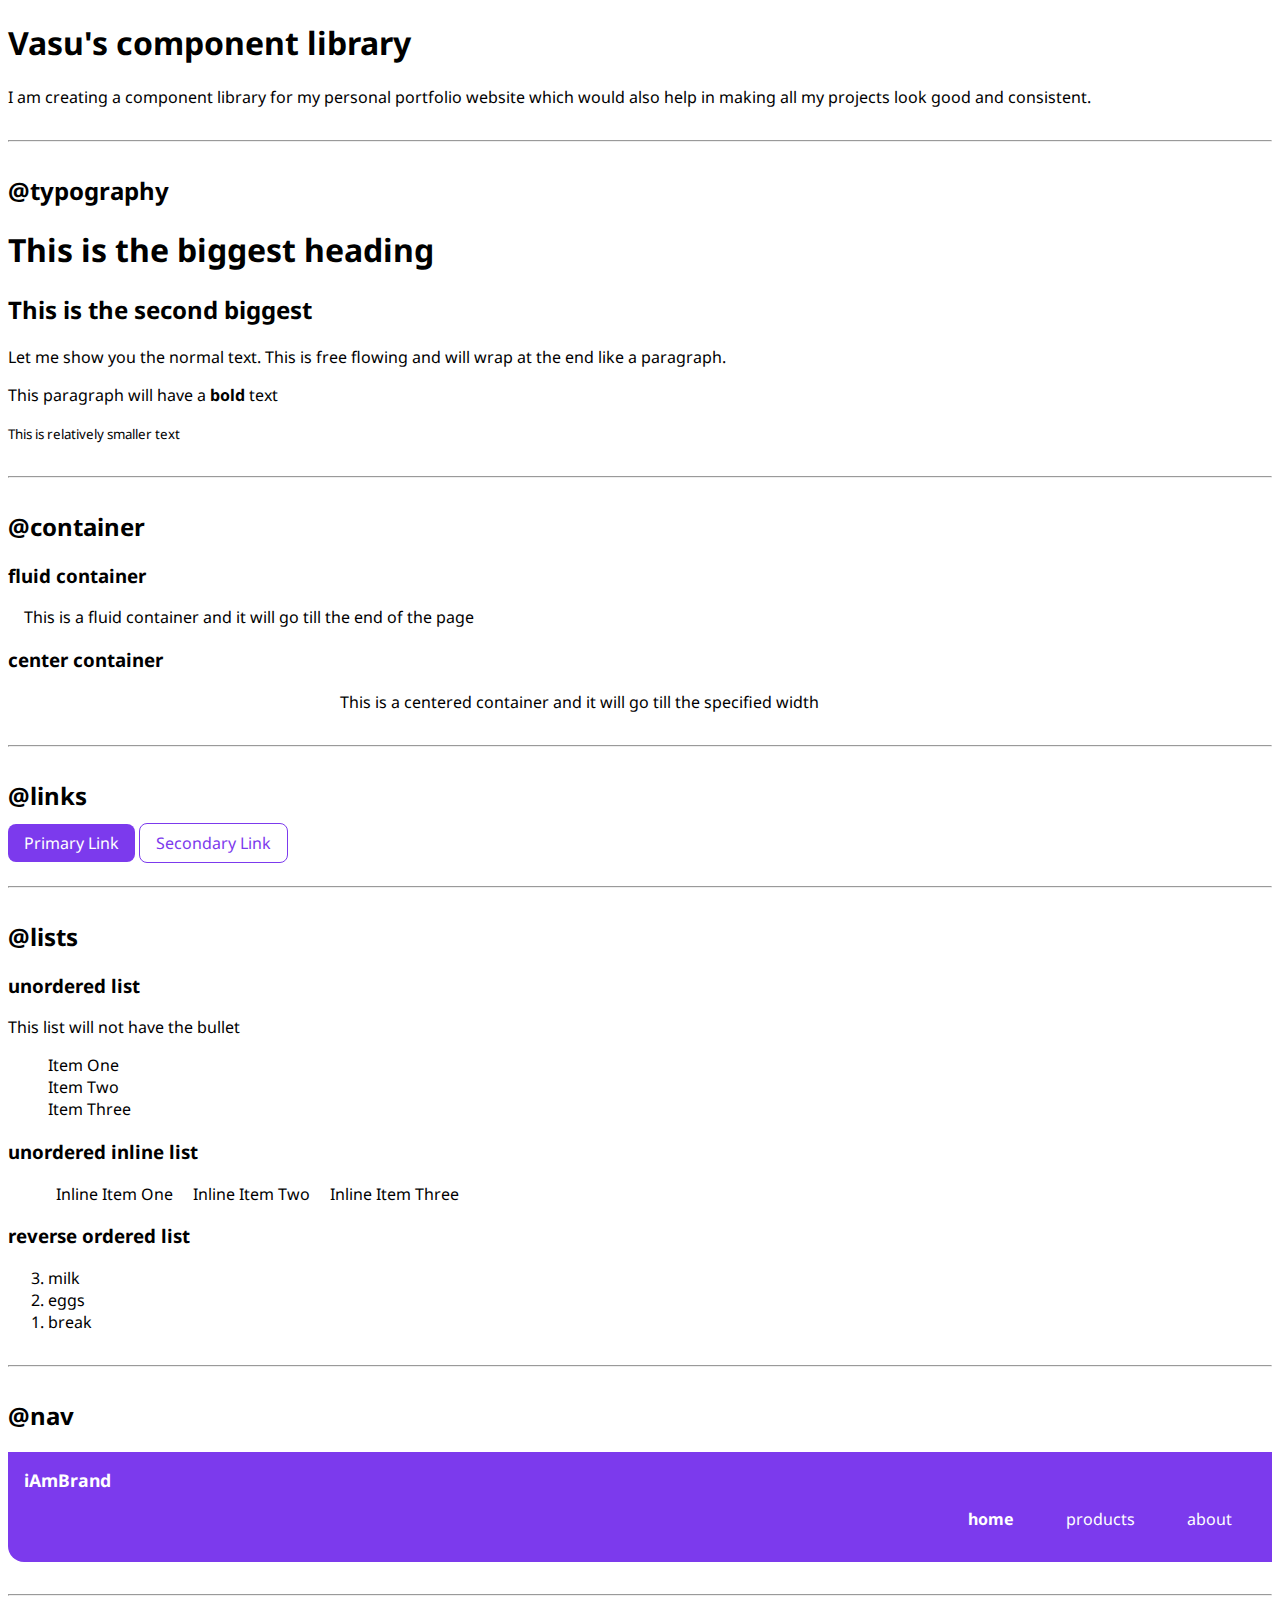
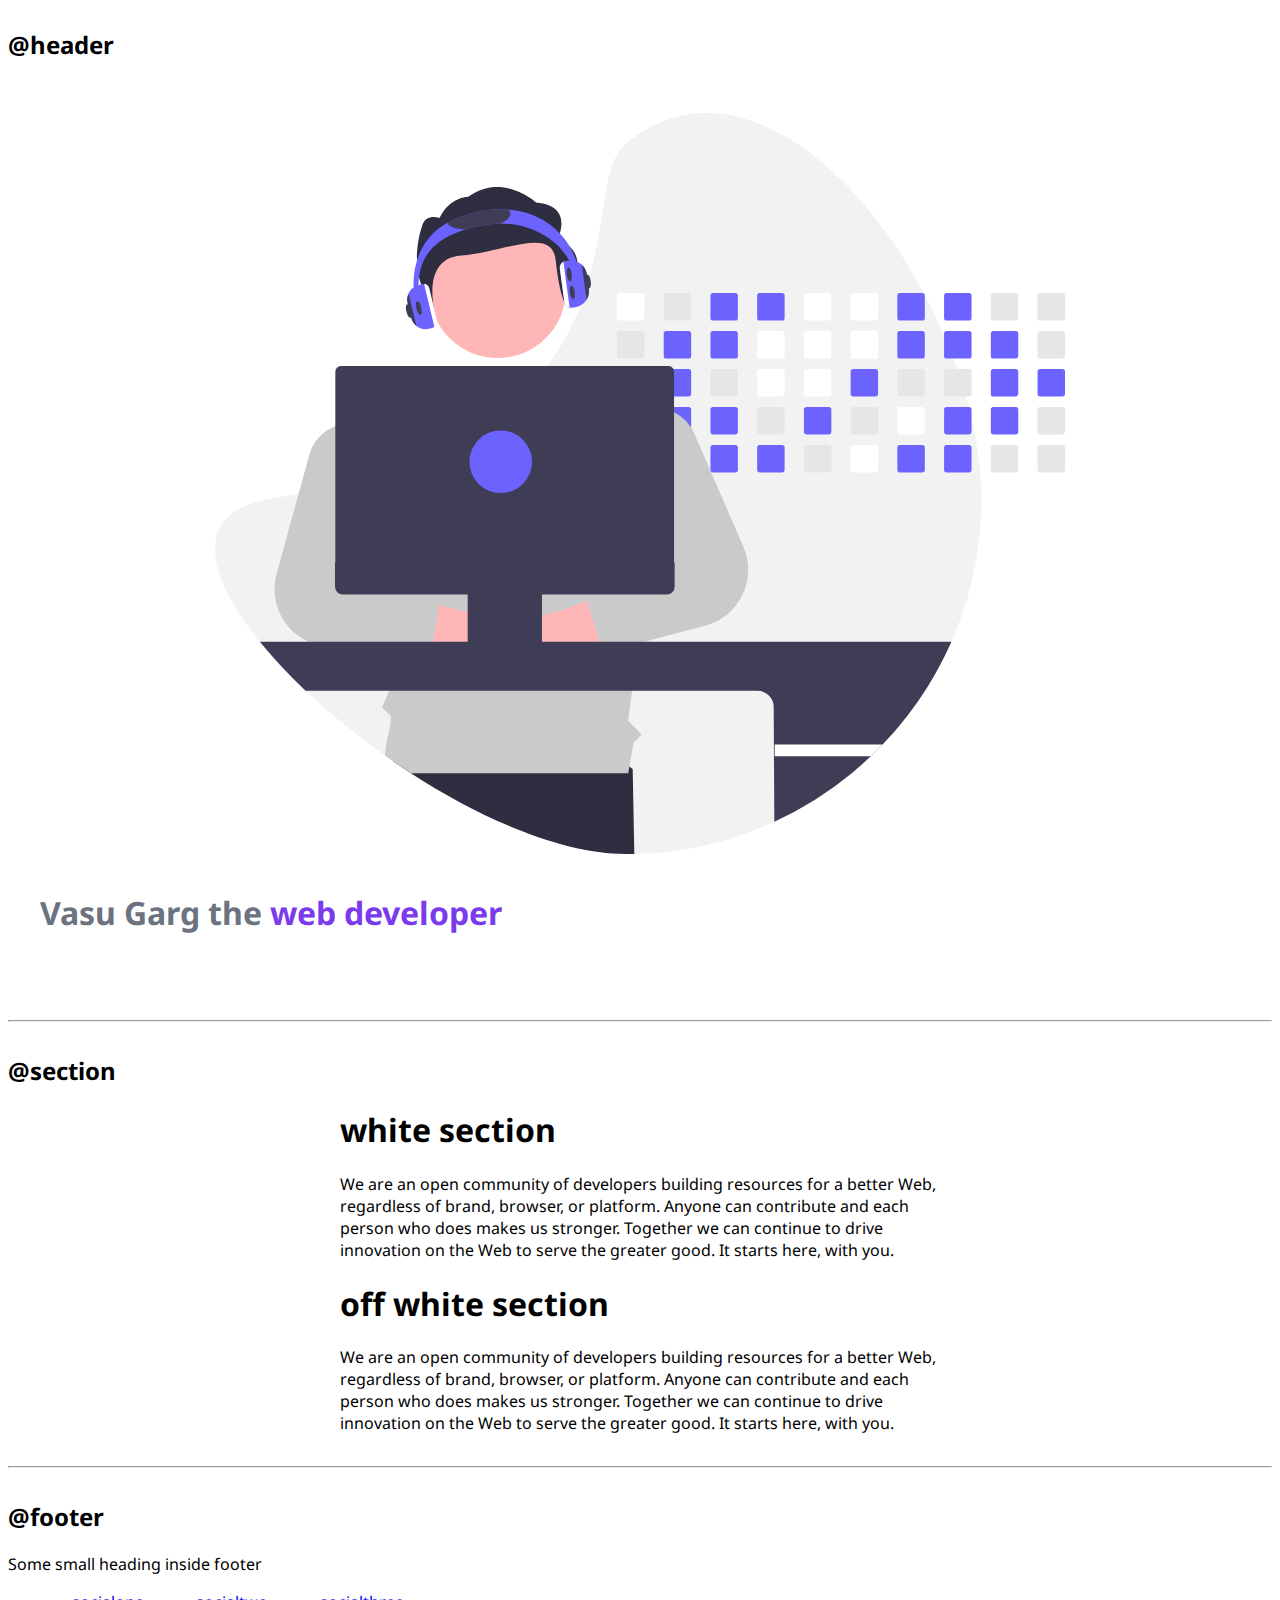
==== index.html @ 676602f6 "header aka hero" ====
<!DOCTYPE html>
<html lang="en">

<head>
    <meta charset="UTF-8">
    <meta name="viewport" content="width=device-width, initial-scale=1.0">
    <title>Component Library</title>

    <link href="/styles.css" rel="stylesheet" />
</head>

<body>
    <h1>Vasu's component library</h1>
    <p>I am creating a component library for my personal portfolio website which would also help in making all my projects look good and consistent.
    </p>

    <hr>


    <h2>@typography</h2>

    <h1>This is the biggest heading</h1>
    <h2>This is the second biggest</h2>
    <p> Let me show you the normal text. This is free flowing and will wrap at the end like a paragraph. </p>
    <p>This paragraph will have a <strong>bold</strong> text</p>
    <small>This is relatively smaller text</small>

    <hr>

    <h2>@container</h2>

    <h3>fluid container</h3>
    <div class="container">This is a fluid container and it will go till the end of the page</div>

    <h3>center container</h3>
    <div class="container container-center">This is a centered container and it will go till the specified width</div>

    <hr>

    <h2>@links</h2>

    <a class="link link-primary" href="/">Primary Link</a>
    <a class="link link-secondary" href="/">Secondary Link</a>

    <hr>

    <h2>@lists</h2>

    <h3>unordered list</h3>
    <p> This list will not have the bullet</p>

    <ul class="list-non-bullet">
        <li>Item One</li>
        <li>Item Two</li>
        <li>Item Three</li>

    </ul>

    <h3> unordered inline list</h3>

    <ul class="list-non-bullet">
        <li class="list-item-inline">Inline Item One</li>
        <li class="list-item-inline">Inline Item Two</li>
        <li class="list-item-inline">Inline Item Three</li>
    </ul>

    <h3> reverse ordered list</h3>

    <ol reversed>
        <li>milk</li>
        <li>eggs</li>
        <li>break</li>
    </ol>

    <hr />

    <h2>@nav</h2>

    <nav class="navigation container">
        <div class="nav-brand">iAmBrand</div>
        <ul class="list-non-bullet nav-pills">
            <li class="list-item-inline">
                <a class="link link-active" href="/">home</a>
            </li>
            <li class="list-item-inline">
                <a class="link" href="/">products</a>
            </li>
            <li class="list-item-inline">
                <a class="link" href="/">about</a>
            </li>
        </ul>
    </nav>

    <hr>

    <h2>@header</h2>

    <header class="hero">
        <img class="hero-img" src="/images/hero.svg" />
        <h1 class="hero-heading">Vasu Garg the <span class="heading-inverted"> web developer</span></h1>
    </header>

    <hr>
    <h2>@section</h2>
    <section class="section">
        <div class="container container-center">
            <h1>white section</h1>
            <p>We are an open community of developers building resources for a better Web, regardless of brand, browser,
                or platform. Anyone can contribute and each person who does makes us stronger. Together we can continue
                to drive innovation on the Web to serve the greater good. It starts here, with you.</p>
        </div>

    </section>

    <section class="section ow">
        <div class="container container-center">
            <h1>off white section</h1>
            <p>We are an open community of developers building resources for a better Web, regardless of brand, browser,
                or platform. Anyone can contribute and each person who does makes us stronger. Together we can continue
                to drive innovation on the Web to serve the greater good. It starts here, with you.</p>
        </div>

    </section>

    <hr>

    <h2>@footer</h2>

    <footer class="footer">
        <div class="footer-header">Some small heading inside footer</div>
        <ul class="social-links list-non-bullet">
            <li class="list-item-inline">
                <a class="link" href="/">
                    socialone
                </a>
            </li>
            <li class="list-item-inline">
                <a class="link" href="/">
                    socialtwo
                </a>
            </li>
            <li class="list-item-inline">
                <a class="link" href="/">
                    socialthree
                </a>
            </li>
            
        </ul>
    </footer>

    </div>
</body>

</html>
---- styles.css ----
@import url('https://fonts.googleapis.com/css2?family=Noto+Sans:wght@400;700&display=swap');


:root {
    --primary-color: #7c3aed;
    --dark-gray: #6b7280;


}
body {
    font-family: 
    'Noto Sans', 
    sans-serif;
}

hr  {
    margin: 2rem 0rem;
}

/** container **/
.container {
    padding-left: 1rem;
    padding-right: 1rem;
    /* padding: 0rem 1 rem */ /* (top right bottom left) -> (0 1 0 1) */
    /* hence this is same as above */
}

.container-center {
    max-width: 600px;
    margin: auto;
}    

/** links **/
.link {
    box-sizing: border-box;
    text-decoration: none;
    padding: 0.5rem 1rem;
}

.link-primary {
    background-color: var(--primary-color);
    border-radius: 0.5rem;
    color: white;

    /* 
    display: block;
    max-width: 140px;
    margin: 1rem 1rem 1rem 0rem; */
}

.link-secondary {
    color: var(--primary-color);
    border-radius: 0.5rem;
    border: 1px solid var(--primary-color);

    /* 
    display: block;
    max-width: 140px;
    margin: 1rem 1rem 1rem 0rem; */
}


/** lists **/

.list-non-bullet {
    list-style: none;
    /* 
    padding-inline-start: 0px; */
}

.list-item-inline {
    display: inline;
    padding: 0rem 0.5rem;
}


/** navigation **/

.navigation {
    background-color: var(--primary-color);
    color: white;
    padding: 1rem;
    border-bottom-left-radius: 1rem;
}

.navigation .nav-brand {
    font-weight: bold;
    font-size: 1.1rem;
}

.navigation .nav-pills {
    text-align: right;
}

.navigation .link {
    color: white;
}

.navigation .link-active {
    font-weight: bold;
}


/** header **/

.hero {
    padding: 2rem;

    /* padding-top: 5rem; */

}

.hero .hero-img {
    max-width: 80%;

    /* width: 350px; */
    display: block;
    margin: auto;
}

.hero .hero-heading {
    /* text-align: center; */

    padding-top: 1rem;
    color: var(--dark-gray);
}

.hero .hero-heading .heading-inverted {
    color: var(--primary-color);
}
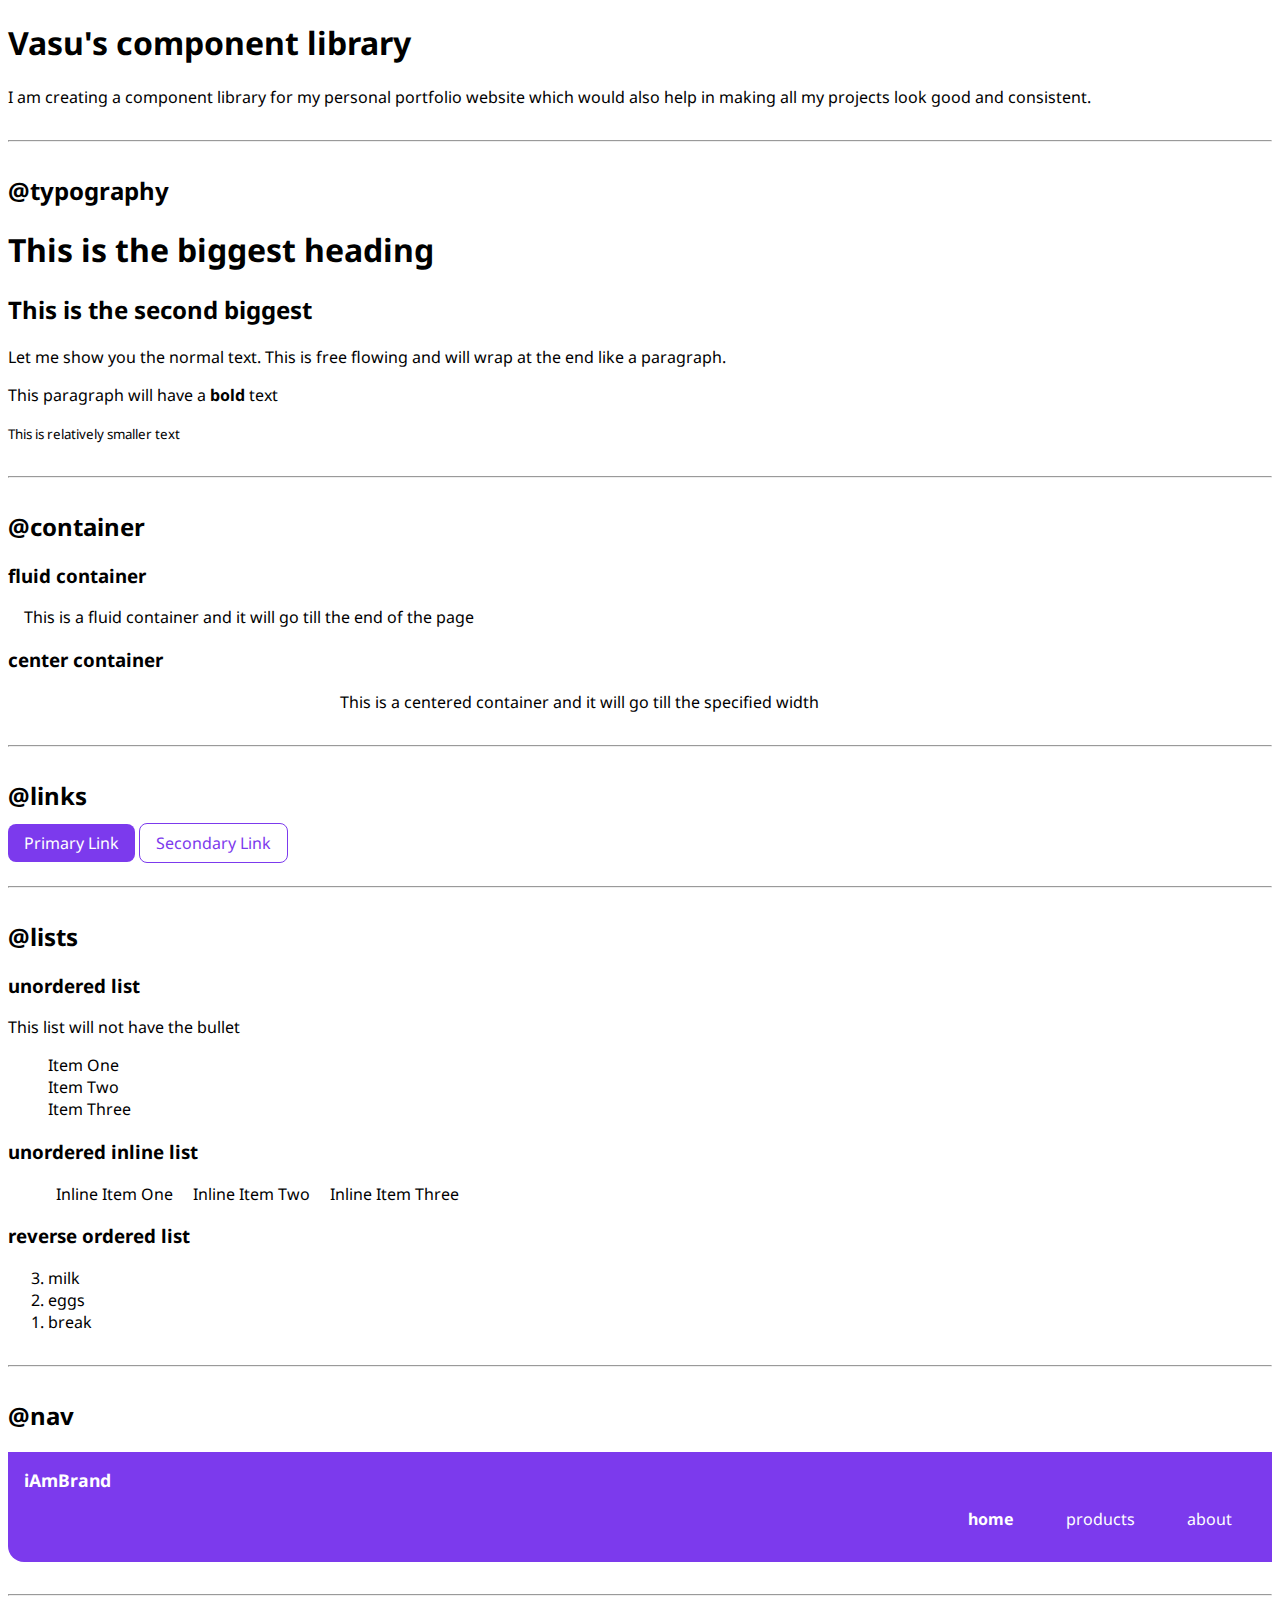
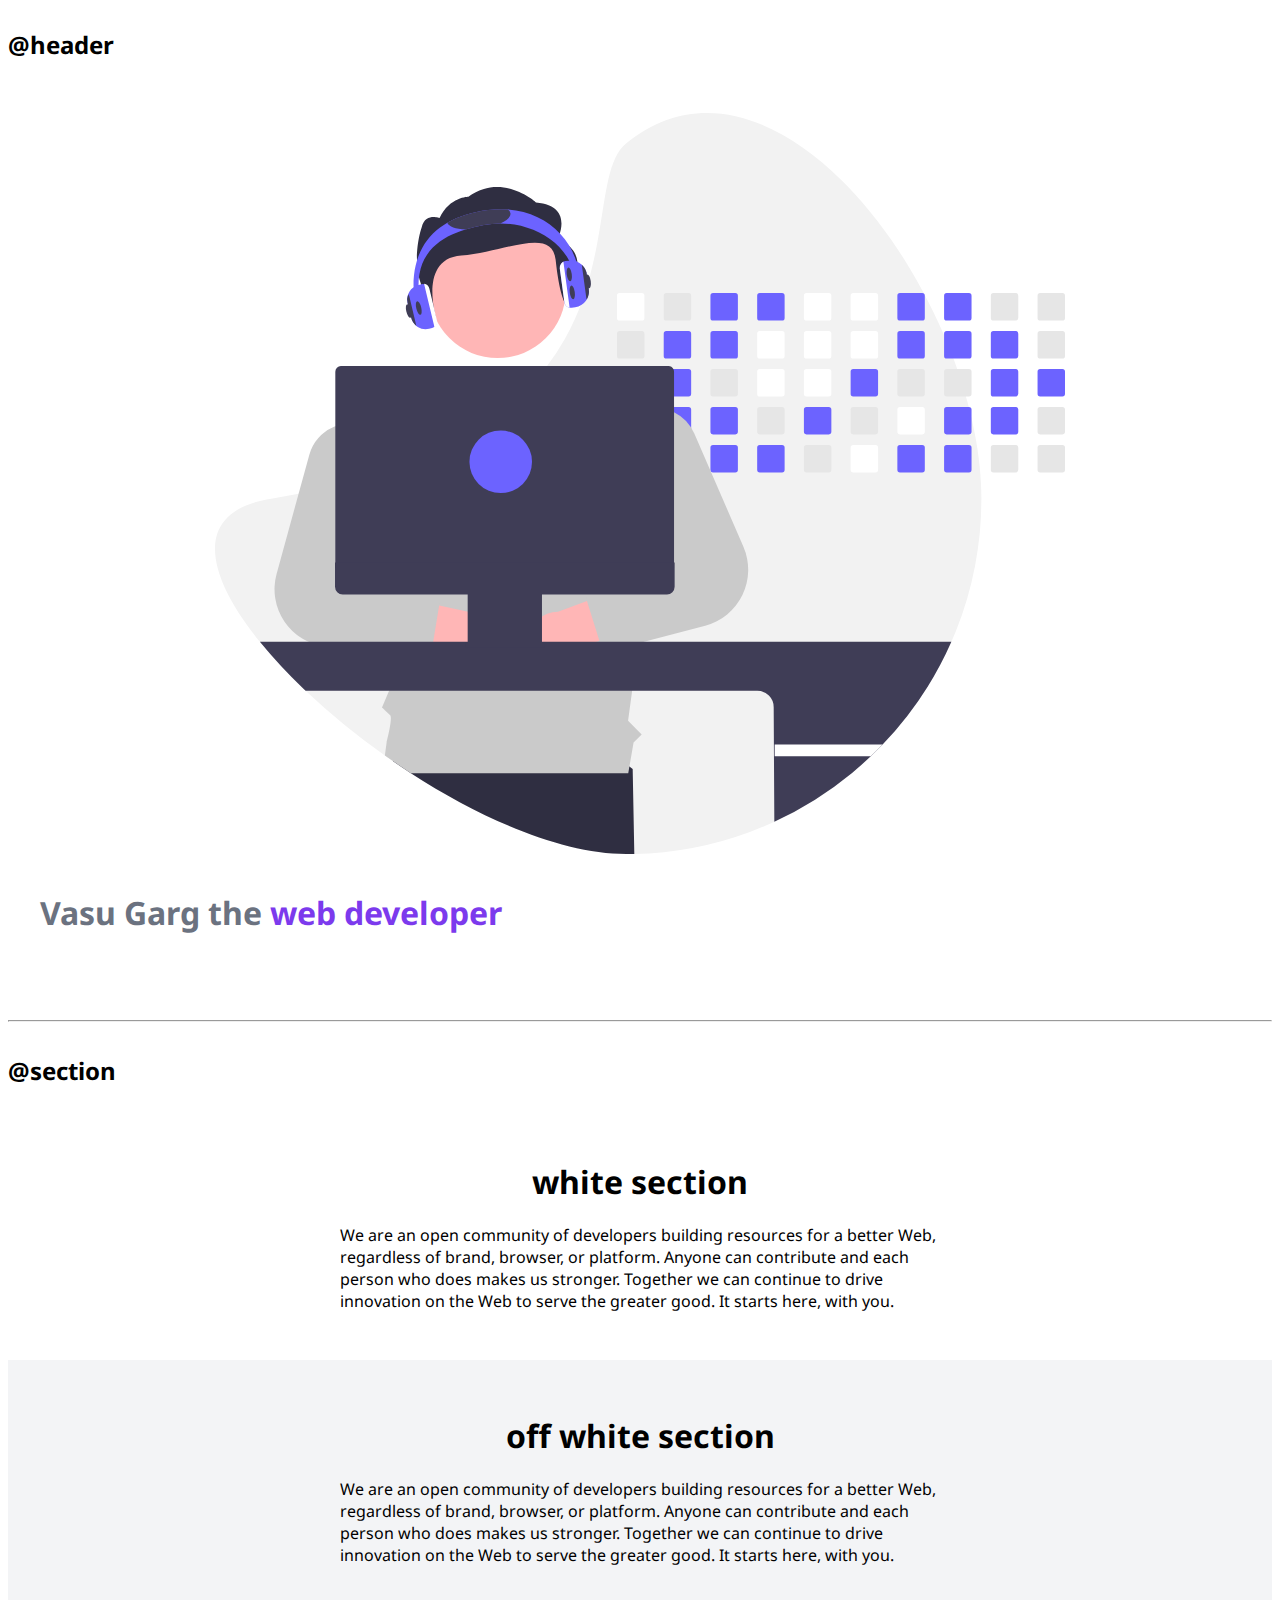
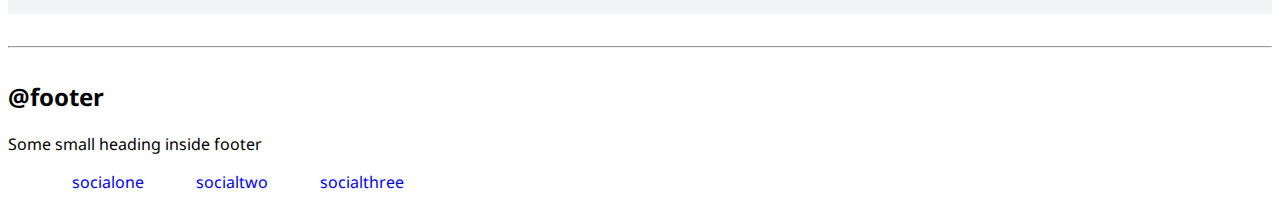
==== commit 292f49b0: "sections" ====
--- a/index.html
+++ b/index.html
@@ -101,6 +101,7 @@
     </header>
 
     <hr>
+    
     <h2>@section</h2>
     <section class="section">
         <div class="container container-center">
--- a/styles.css
+++ b/styles.css
@@ -4,9 +4,10 @@
 :root {
     --primary-color: #7c3aed;
     --dark-gray: #6b7280;
+    --off-white: #f3f4f6;
+}
 
 
-}
 body {
     font-family: 
     'Noto Sans', 
@@ -127,4 +128,20 @@
 
 .hero .hero-heading .heading-inverted {
     color: var(--primary-color);
+}
+
+
+/** sections **/
+
+.section {
+    padding: 2rem;
+}
+
+.section h1 {
+    text-align: center;
+
+}
+
+.ow {
+    background-color: var(--off-white);
 }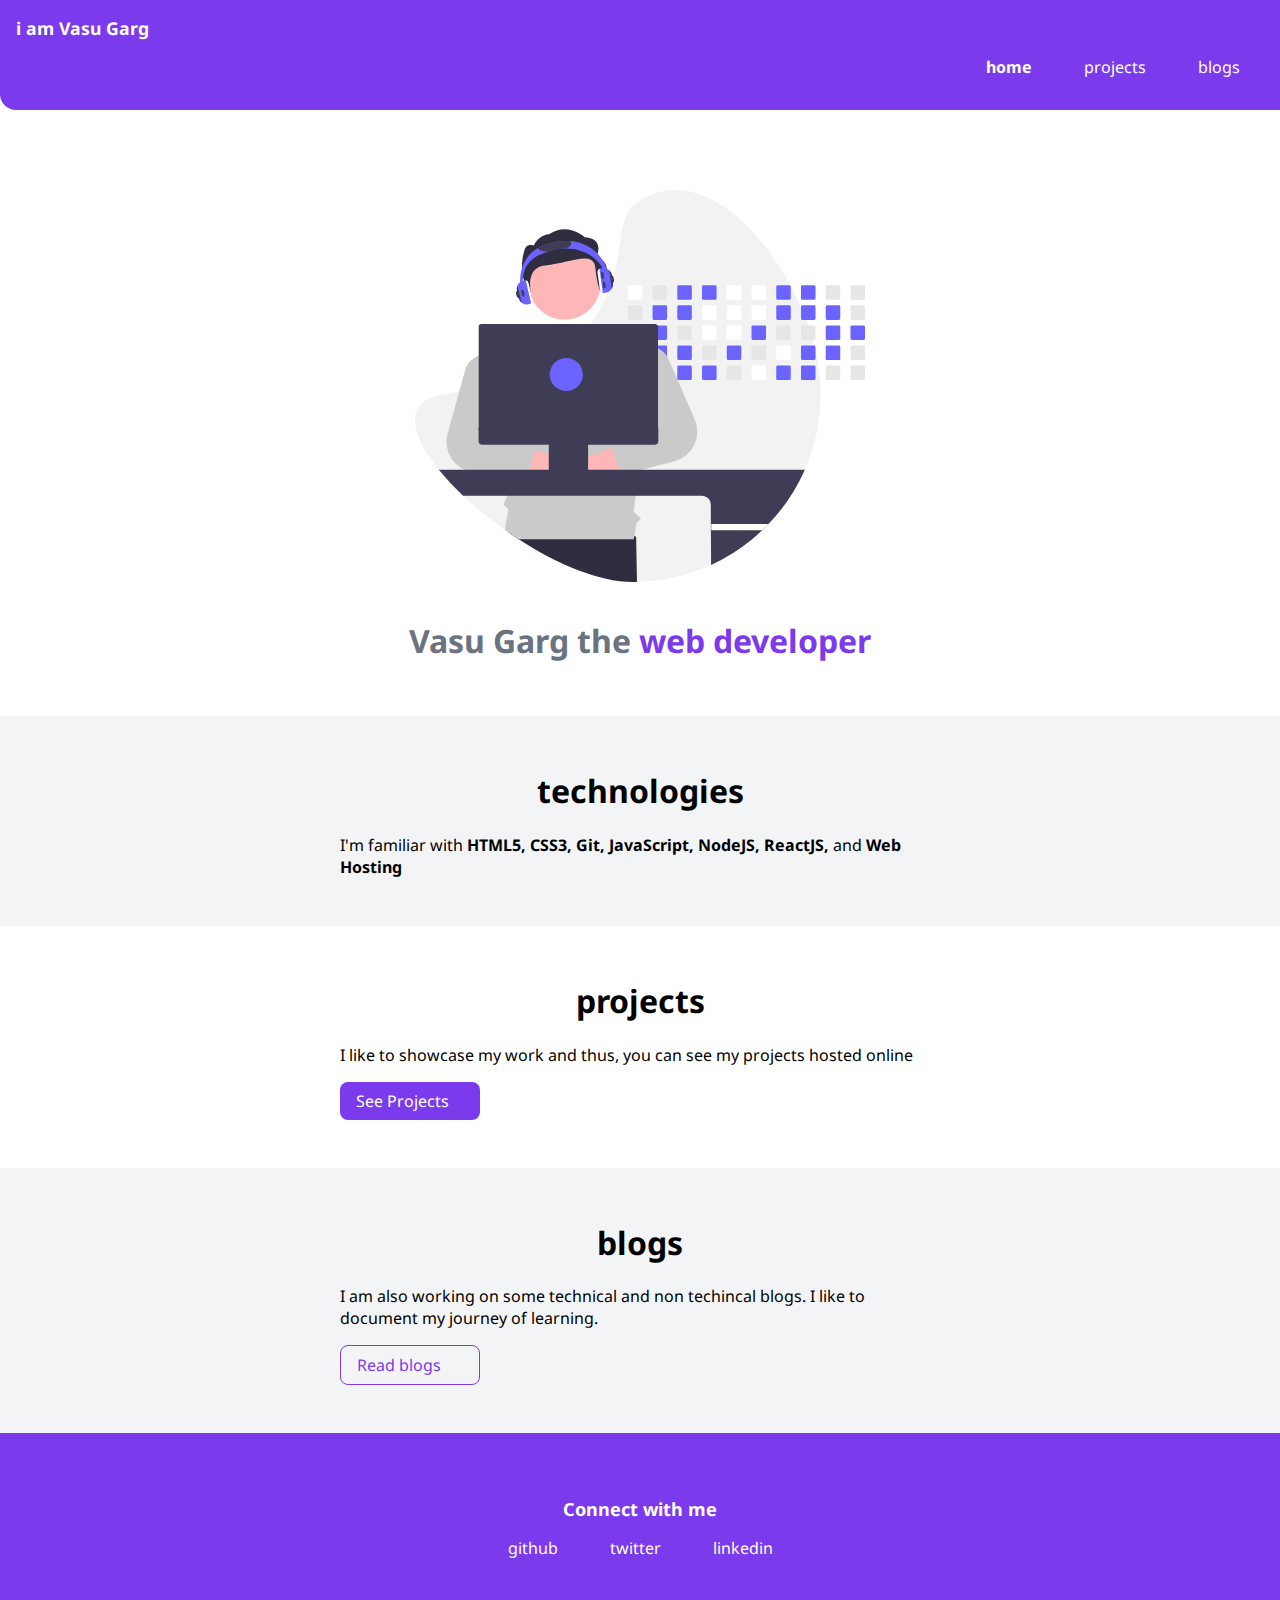
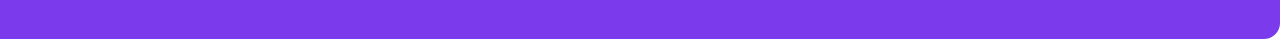
==== commit 8f26844c: "v1 in progress" ====
--- a/index.html
+++ b/index.html
@@ -1,155 +1,84 @@
 <!DOCTYPE html>
 <html lang="en">
-
 <head>
     <meta charset="UTF-8">
+    <meta http-equiv="X-UA-Compatible" content="IE=edge">
     <meta name="viewport" content="width=device-width, initial-scale=1.0">
-    <title>Component Library</title>
-
+    <title>Home | Vasu Garg</title>
     <link href="/styles.css" rel="stylesheet" />
 </head>
-
 <body>
-    <h1>Vasu's component library</h1>
-    <p>I am creating a component library for my personal portfolio website which would also help in making all my projects look good and consistent.
-    </p>
-
-    <hr>
-
-
-    <h2>@typography</h2>
-
-    <h1>This is the biggest heading</h1>
-    <h2>This is the second biggest</h2>
-    <p> Let me show you the normal text. This is free flowing and will wrap at the end like a paragraph. </p>
-    <p>This paragraph will have a <strong>bold</strong> text</p>
-    <small>This is relatively smaller text</small>
-
-    <hr>
-
-    <h2>@container</h2>
-
-    <h3>fluid container</h3>
-    <div class="container">This is a fluid container and it will go till the end of the page</div>
-
-    <h3>center container</h3>
-    <div class="container container-center">This is a centered container and it will go till the specified width</div>
-
-    <hr>
-
-    <h2>@links</h2>
-
-    <a class="link link-primary" href="/">Primary Link</a>
-    <a class="link link-secondary" href="/">Secondary Link</a>
-
-    <hr>
-
-    <h2>@lists</h2>
-
-    <h3>unordered list</h3>
-    <p> This list will not have the bullet</p>
-
-    <ul class="list-non-bullet">
-        <li>Item One</li>
-        <li>Item Two</li>
-        <li>Item Three</li>
-
-    </ul>
-
-    <h3> unordered inline list</h3>
-
-    <ul class="list-non-bullet">
-        <li class="list-item-inline">Inline Item One</li>
-        <li class="list-item-inline">Inline Item Two</li>
-        <li class="list-item-inline">Inline Item Three</li>
-    </ul>
-
-    <h3> reverse ordered list</h3>
-
-    <ol reversed>
-        <li>milk</li>
-        <li>eggs</li>
-        <li>break</li>
-    </ol>
-
-    <hr />
-
-    <h2>@nav</h2>
 
     <nav class="navigation container">
-        <div class="nav-brand">iAmBrand</div>
+        <div class="nav-brand">i am Vasu Garg</div>
         <ul class="list-non-bullet nav-pills">
             <li class="list-item-inline">
                 <a class="link link-active" href="/">home</a>
             </li>
             <li class="list-item-inline">
-                <a class="link" href="/">products</a>
+                <a class="link" href="/projects.html">projects</a>
             </li>
             <li class="list-item-inline">
-                <a class="link" href="/">about</a>
+                <a class="link" href="/blogs.html">blogs</a>
             </li>
         </ul>
     </nav>
-
-    <hr>
-
-    <h2>@header</h2>
 
     <header class="hero">
         <img class="hero-img" src="/images/hero.svg" />
         <h1 class="hero-heading">Vasu Garg the <span class="heading-inverted"> web developer</span></h1>
     </header>
 
-    <hr>
-    
-    <h2>@section</h2>
+    <section class="section ow">
+        <div class="container container-center">
+            <h1>technologies</h1>
+            <p>I'm familiar with <b>HTML5, CSS3, Git, JavaScript, NodeJS, ReactJS,</b> and <b>Web Hosting</b></p>
+        </div>
+    </section>
+
     <section class="section">
         <div class="container container-center">
-            <h1>white section</h1>
-            <p>We are an open community of developers building resources for a better Web, regardless of brand, browser,
-                or platform. Anyone can contribute and each person who does makes us stronger. Together we can continue
-                to drive innovation on the Web to serve the greater good. It starts here, with you.</p>
+            <h1>projects</h1>
+            <p>I like to showcase my work and thus, you can see my projects hosted online</p>
+            <a class="link link-primary" href="/">See Projects</a>
         </div>
-
     </section>
 
     <section class="section ow">
         <div class="container container-center">
-            <h1>off white section</h1>
-            <p>We are an open community of developers building resources for a better Web, regardless of brand, browser,
-                or platform. Anyone can contribute and each person who does makes us stronger. Together we can continue
-                to drive innovation on the Web to serve the greater good. It starts here, with you.</p>
+            <h1>blogs</h1>
+            <p>I am also working on some technical and non techincal blogs. I like to document my journey of learning.</p>
+            <a class="link link-secondary" href="/">Read blogs</a>
         </div>
-
     </section>
 
-    <hr>
-
-    <h2>@footer</h2>
-
     <footer class="footer">
-        <div class="footer-header">Some small heading inside footer</div>
+        <div class="footer-header">Connect with me</div>
         <ul class="social-links list-non-bullet">
             <li class="list-item-inline">
-                <a class="link" href="/">
-                    socialone
+                <a class="link" href="https://github.com/VasuGargDev">
+                    github
                 </a>
             </li>
             <li class="list-item-inline">
-                <a class="link" href="/">
-                    socialtwo
+                <a class="link" href="https://twitter.com/VasuGargDev">
+                    twitter
                 </a>
             </li>
             <li class="list-item-inline">
-                <a class="link" href="/">
-                    socialthree
+                <a class="link" href="https://www.linkedin.com/in/vasugargacm/">
+                    linkedin
                 </a>
             </li>
             
         </ul>
     </footer>
 
-    </div>
+
+
+
+
+
+    
 </body>
-
 </html>--- a/styles.css
+++ b/styles.css
@@ -9,9 +9,8 @@
 
 
 body {
-    font-family: 
-    'Noto Sans', 
-    sans-serif;
+    font-family: 'Noto Sans', sans-serif;
+    margin: 0px;  /*for overriding UASS*/
 }
 
 hr  {
@@ -43,10 +42,9 @@
     border-radius: 0.5rem;
     color: white;
 
-    /* 
     display: block;
     max-width: 140px;
-    margin: 1rem 1rem 1rem 0rem; */
+    margin: 1rem 1rem 1rem 0rem;
 }
 
 .link-secondary {
@@ -54,10 +52,9 @@
     border-radius: 0.5rem;
     border: 1px solid var(--primary-color);
 
-    /* 
     display: block;
     max-width: 140px;
-    margin: 1rem 1rem 1rem 0rem; */
+    margin: 1rem 1rem 1rem 0rem;
 }
 
 
@@ -65,8 +62,8 @@
 
 .list-non-bullet {
     list-style: none;
-    /* 
-    padding-inline-start: 0px; */
+    padding-inline-start: 0px; /*for overriding UASS*/
+
 }
 
 .list-item-inline {
@@ -106,22 +103,19 @@
 
 .hero {
     padding: 2rem;
-
-    /* padding-top: 5rem; */
+    padding-top: 5rem;
 
 }
 
 .hero .hero-img {
     max-width: 80%;
-
-    /* width: 350px; */
+    width: 450px;
     display: block;
     margin: auto;
 }
 
 .hero .hero-heading {
-    /* text-align: center; */
-
+    text-align: center;
     padding-top: 1rem;
     color: var(--dark-gray);
 }
@@ -144,4 +138,28 @@
 
 .ow {
     background-color: var(--off-white);
+}
+
+
+/** footers **/
+
+.footer {
+    background-color: var(--primary-color);
+    padding: 4rem 1rem;
+    text-align: center;
+    color: white;
+    border-bottom-right-radius: 1rem;
+}
+
+.footer .link {
+    color: white
+}
+
+.footer .footer-header {
+    font-weight: bold;
+    font-size: large;
+}
+
+.footer ul {
+    padding-inline-start: 0px;  /*for overriding UASS*/
 }